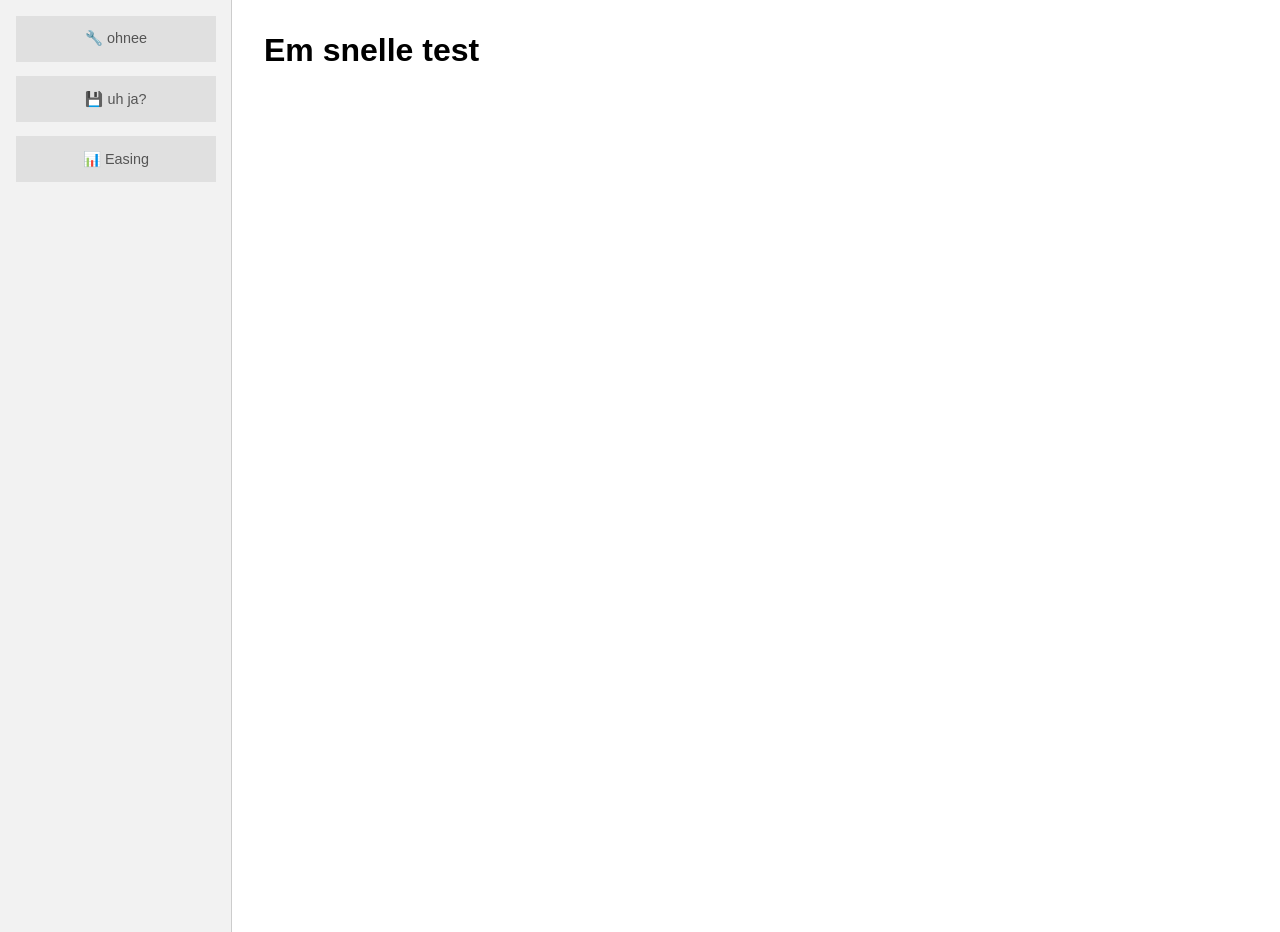
==== index.html @ e511f1c3 "Em snelle test" ====
<!DOCTYPE html>
<html lang="nl">
<head>
  <meta charset="UTF-8">
  <meta name="viewport" content="width=device-width, initial-scale=1.0">
  <title>Configuratieoverzicht Tips</title>
  <style>
    body {
      font-family: sans-serif;
      display: flex;
      margin: 0;
    }
    .sidebar {
      width: 200px;
      background-color: #f2f2f2;
      padding: 1em;
      height: 100vh;
      box-shadow: inset -1px 0 0 #ccc;
    }
    .content {
      flex-grow: 1;
      padding: 2em;
    }
    .ad-box {
      background-color: #e0e0e0;
      padding: 1em;
      margin-bottom: 1em;
      text-align: center;
      font-size: 0.9em;
      color: #555;
    }
    h1, h2 {
      margin-top: 0;
    }
    code {
      background: #eee;
      padding: 2px 4px;
      border-radius: 3px;
    }
  </style>
</head>
<body>
  <div class="sidebar">
    <div class="ad-box">🔧 ohnee</div>
    <div class="ad-box">💾 uh ja?</div>
    <div class="ad-box">📊 Easing</div>
  </div>
  <div class="content">
    <h1>Em snelle test</h1>
  </div>
</body>
</html>
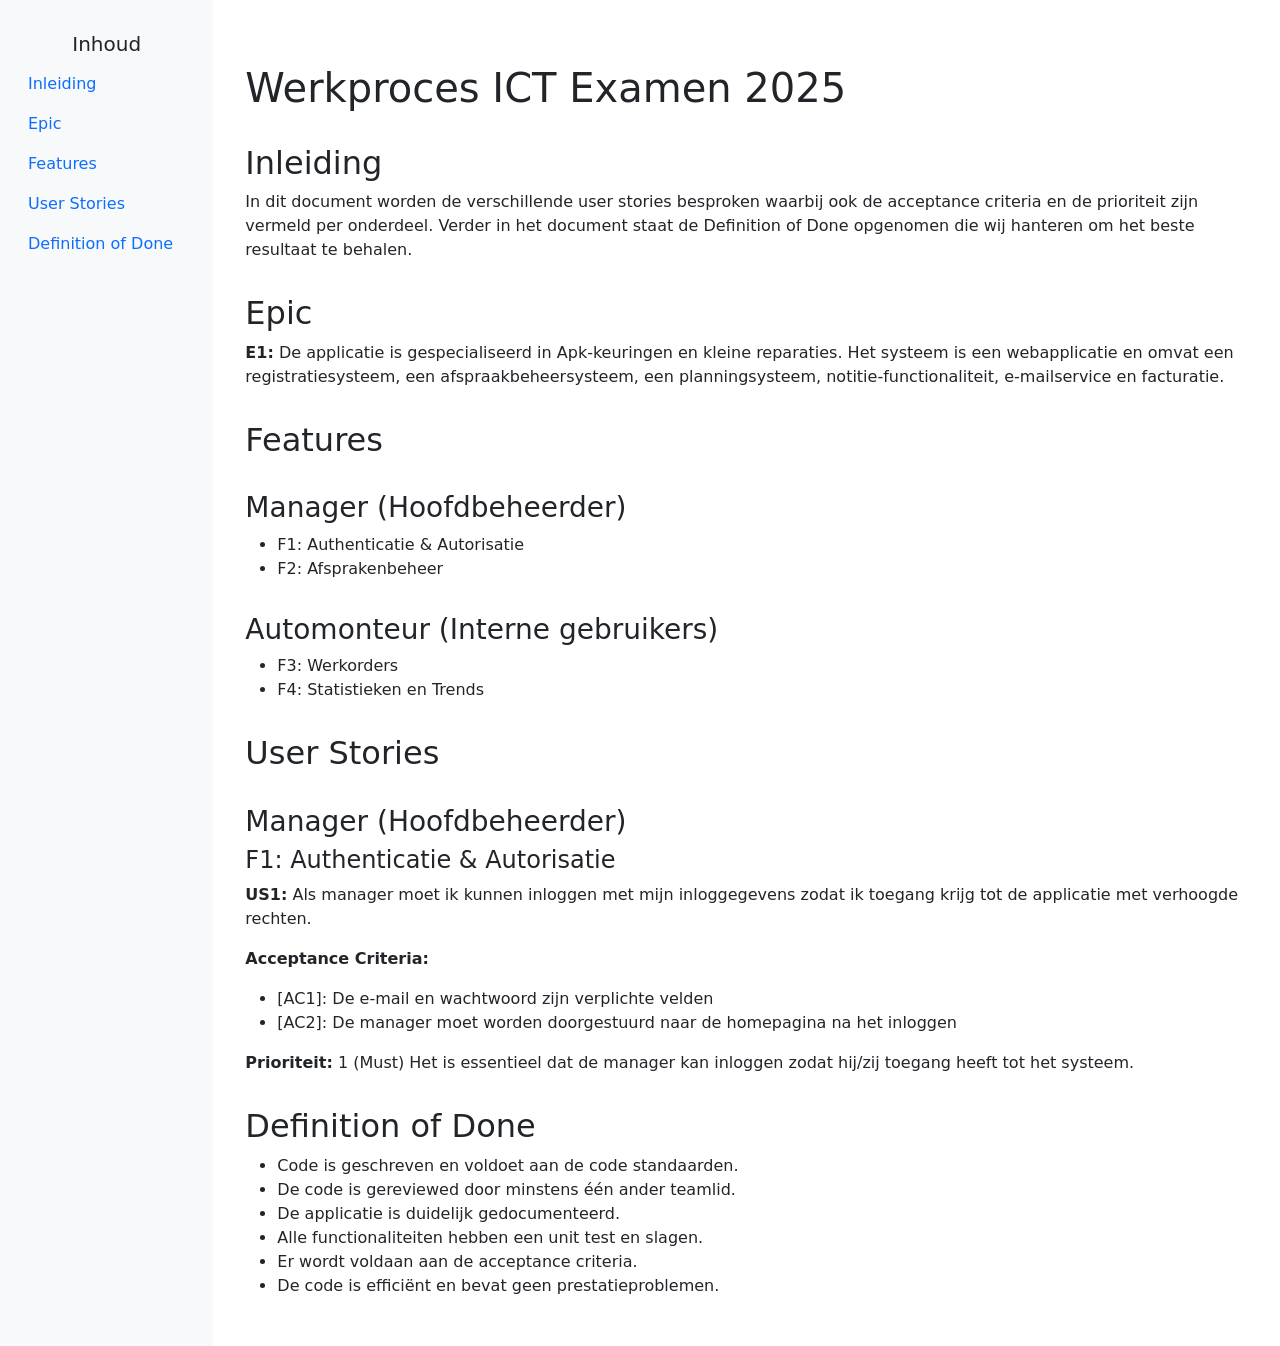
==== commit 1eb0b25d: "Update index.html" ====
--- a/index.html
+++ b/index.html
@@ -1,52 +1,95 @@
 <!DOCTYPE html>
 <html lang="nl">
 <head>
-  <meta charset="UTF-8">
-  <meta name="viewport" content="width=device-width, initial-scale=1.0">
-  <title>Configuratieoverzicht Tips</title>
-  <style>
-    body {
-      font-family: sans-serif;
-      display: flex;
-      margin: 0;
-    }
-    .sidebar {
-      width: 200px;
-      background-color: #f2f2f2;
-      padding: 1em;
-      height: 100vh;
-      box-shadow: inset -1px 0 0 #ccc;
-    }
-    .content {
-      flex-grow: 1;
-      padding: 2em;
-    }
-    .ad-box {
-      background-color: #e0e0e0;
-      padding: 1em;
-      margin-bottom: 1em;
-      text-align: center;
-      font-size: 0.9em;
-      color: #555;
-    }
-    h1, h2 {
-      margin-top: 0;
-    }
-    code {
-      background: #eee;
-      padding: 2px 4px;
-      border-radius: 3px;
-    }
-  </style>
+    <meta charset="UTF-8">
+    <meta name="viewport" content="width=device-width, initial-scale=1.0">
+    <title>Werkproces ICT Examen 2025</title>
+    <link href="https://cdn.jsdelivr.net/npm/bootstrap@5.3.3/dist/css/bootstrap.min.css" rel="stylesheet">
+    <style>
+        body {
+            font-family: system-ui, sans-serif;
+        }
+        .sidebar {
+            min-height: 100vh;
+            background-color: #f8f9fa;
+        }
+        .content {
+            padding: 2rem;
+        }
+        h1, h2, h3 {
+            margin-top: 2rem;
+        }
+    </style>
 </head>
 <body>
-  <div class="sidebar">
-    <div class="ad-box">🔧 ohnee</div>
-    <div class="ad-box">💾 uh ja?</div>
-    <div class="ad-box">📊 Easing</div>
-  </div>
-  <div class="content">
-    <h1>Em snelle test</h1>
-  </div>
+<div class="container-fluid">
+    <div class="row">
+        <nav class="col-md-3 col-lg-2 d-md-block sidebar">
+            <div class="position-sticky pt-3">
+                <h5 class="text-center mt-3">Inhoud</h5>
+                <ul class="nav flex-column">
+                    <li class="nav-item"><a class="nav-link" href="#inleiding">Inleiding</a></li>
+                    <li class="nav-item"><a class="nav-link" href="#epic">Epic</a></li>
+                    <li class="nav-item"><a class="nav-link" href="#features">Features</a></li>
+                    <li class="nav-item"><a class="nav-link" href="#userstories">User Stories</a></li>
+                    <li class="nav-item"><a class="nav-link" href="#definitionofdone">Definition of Done</a></li>
+                </ul>
+            </div>
+        </nav>
+        <main class="col-md-9 ms-sm-auto col-lg-10 content">
+            <h1>Werkproces ICT Examen 2025</h1>
+
+            <section id="inleiding">
+                <h2>Inleiding</h2>
+                <p>In dit document worden de verschillende user stories besproken waarbij ook de acceptance criteria en de prioriteit zijn vermeld per onderdeel. Verder in het document staat de Definition of Done opgenomen die wij hanteren om het beste resultaat te behalen.</p>
+            </section>
+
+            <section id="epic">
+                <h2>Epic</h2>
+                <p><strong>E1:</strong> De applicatie is gespecialiseerd in Apk-keuringen en kleine reparaties. Het systeem is een webapplicatie en omvat een registratiesysteem, een afspraakbeheersysteem, een planningsysteem, notitie-functionaliteit, e-mailservice en facturatie.</p>
+            </section>
+
+            <section id="features">
+                <h2>Features</h2>
+                <h3>Manager (Hoofdbeheerder)</h3>
+                <ul>
+                    <li>F1: Authenticatie & Autorisatie</li>
+                    <li>F2: Afsprakenbeheer</li>
+                </ul>
+
+                <h3>Automonteur (Interne gebruikers)</h3>
+                <ul>
+                    <li>F3: Werkorders</li>
+                    <li>F4: Statistieken en Trends</li>
+                </ul>
+            </section>
+
+            <section id="userstories">
+                <h2>User Stories</h2>
+                <h3>Manager (Hoofdbeheerder)</h3>
+                <h4>F1: Authenticatie & Autorisatie</h4>
+                <p><strong>US1:</strong> Als manager moet ik kunnen inloggen met mijn inloggegevens zodat ik toegang krijg tot de applicatie met verhoogde rechten.</p>
+                <p><strong>Acceptance Criteria:</strong></p>
+                <ul>
+                    <li>[AC1]: De e-mail en wachtwoord zijn verplichte velden</li>
+                    <li>[AC2]: De manager moet worden doorgestuurd naar de homepagina na het inloggen</li>
+                </ul>
+                <p><strong>Prioriteit:</strong> 1 (Must) Het is essentieel dat de manager kan inloggen zodat hij/zij toegang heeft tot het systeem.</p>
+            </section>
+
+            <section id="definitionofdone">
+                <h2>Definition of Done</h2>
+                <ul>
+                    <li>Code is geschreven en voldoet aan de code standaarden.</li>
+                    <li>De code is gereviewed door minstens één ander teamlid.</li>
+                    <li>De applicatie is duidelijk gedocumenteerd.</li>
+                    <li>Alle functionaliteiten hebben een unit test en slagen.</li>
+                    <li>Er wordt voldaan aan de acceptance criteria.</li>
+                    <li>De code is efficiënt en bevat geen prestatieproblemen.</li>
+                </ul>
+            </section>
+        </main>
+    </div>
+</div>
 </body>
 </html>
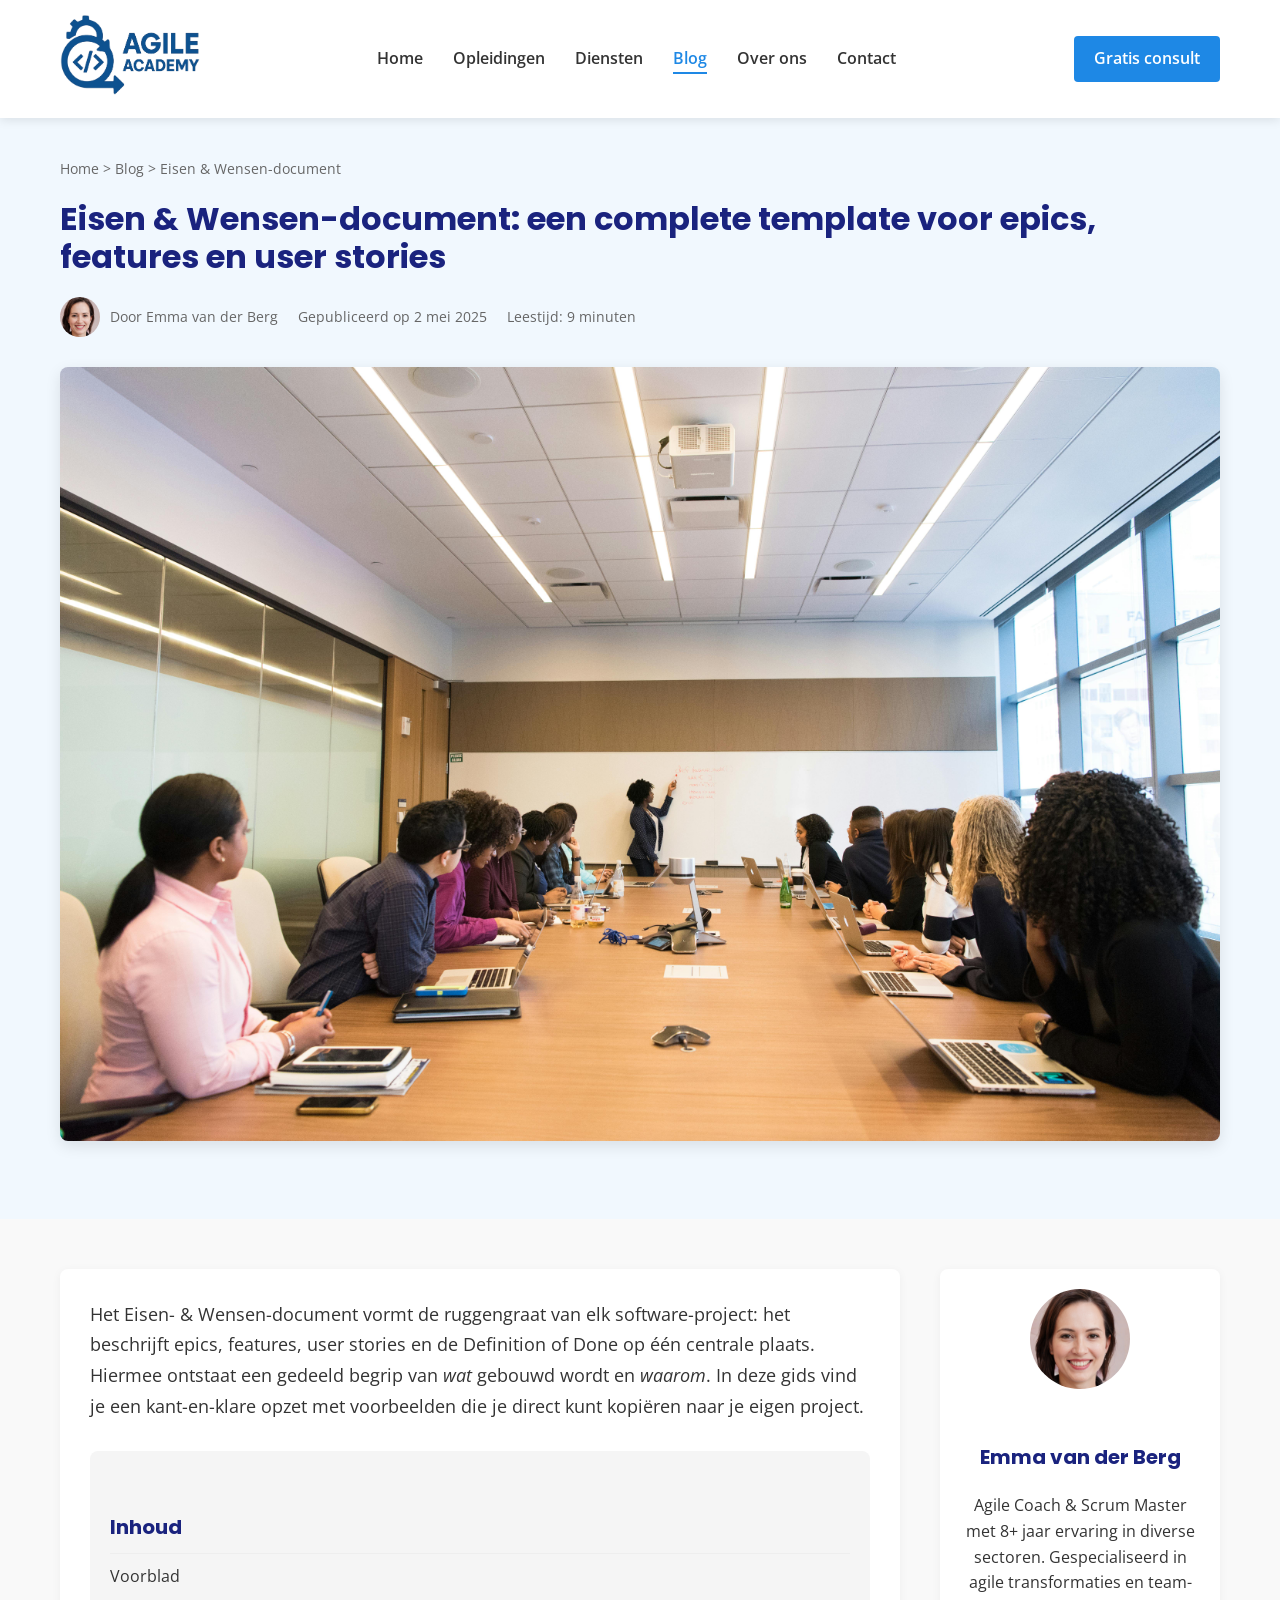
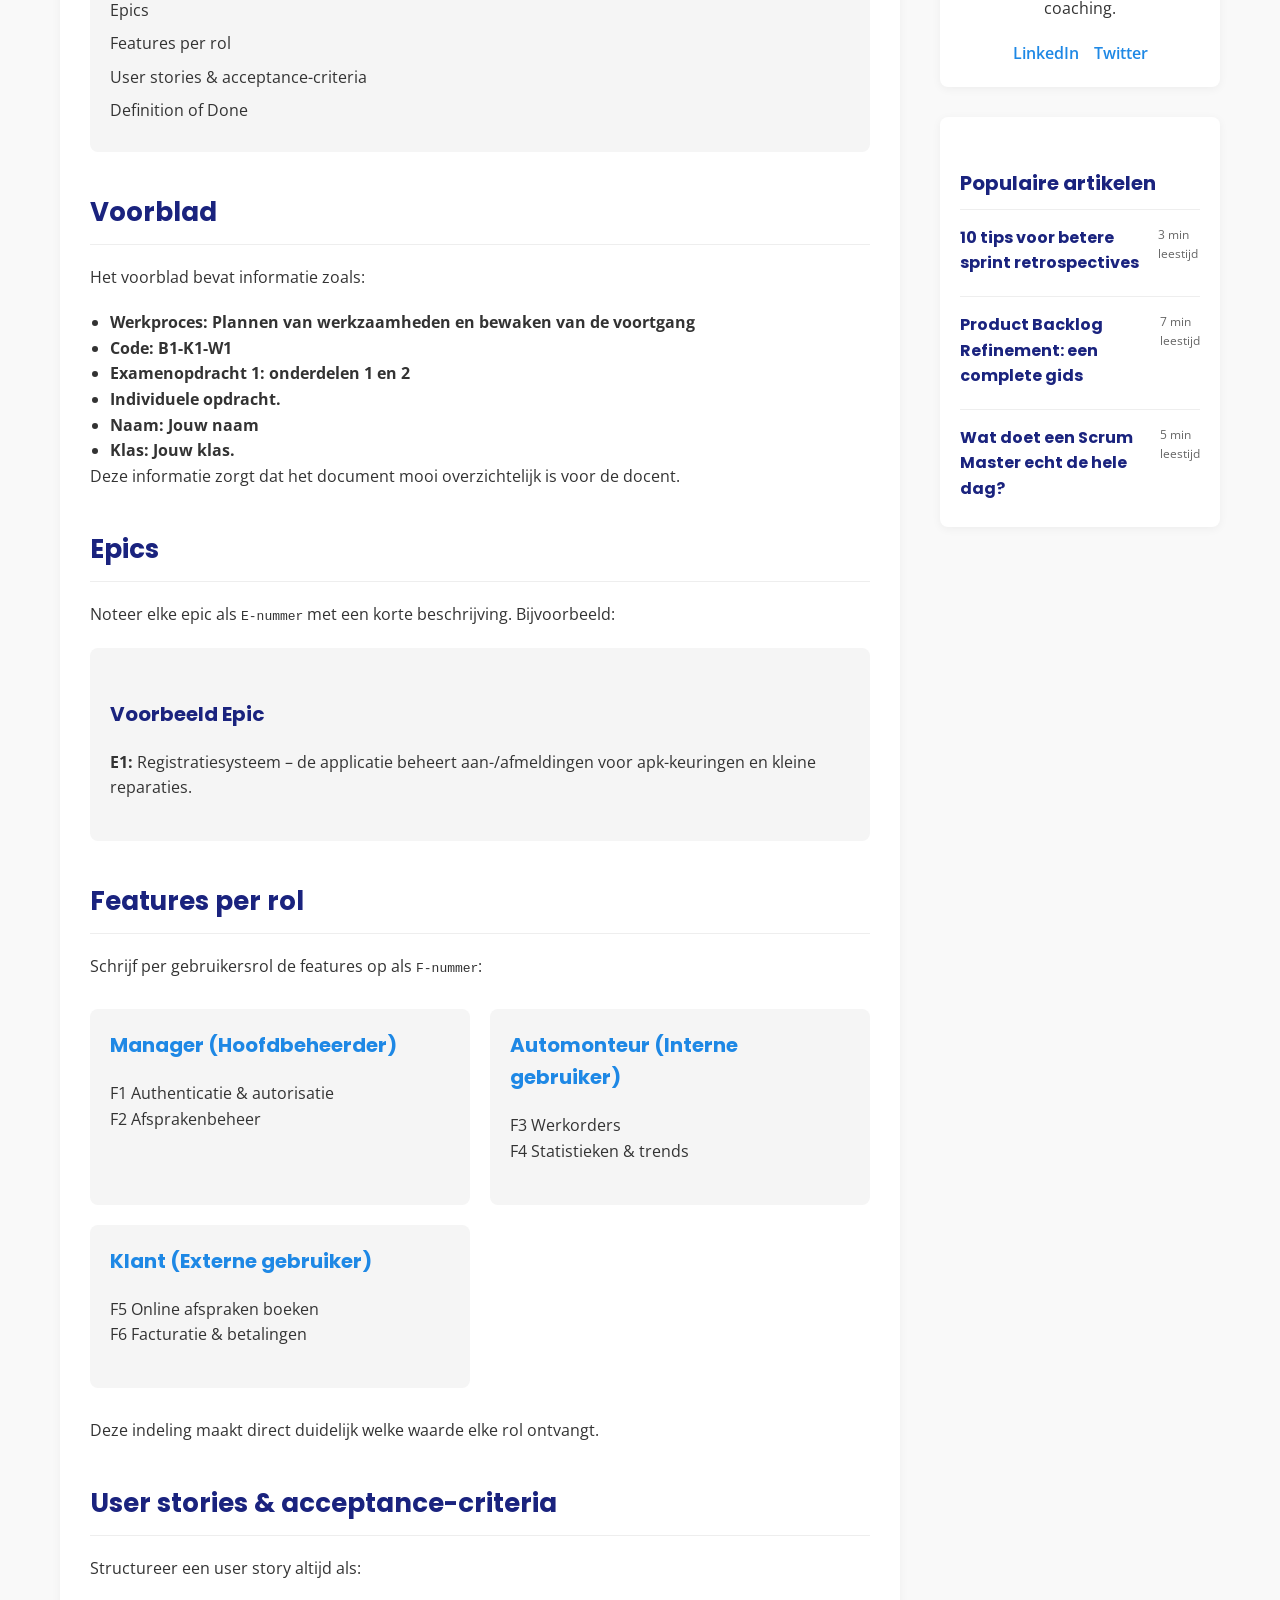
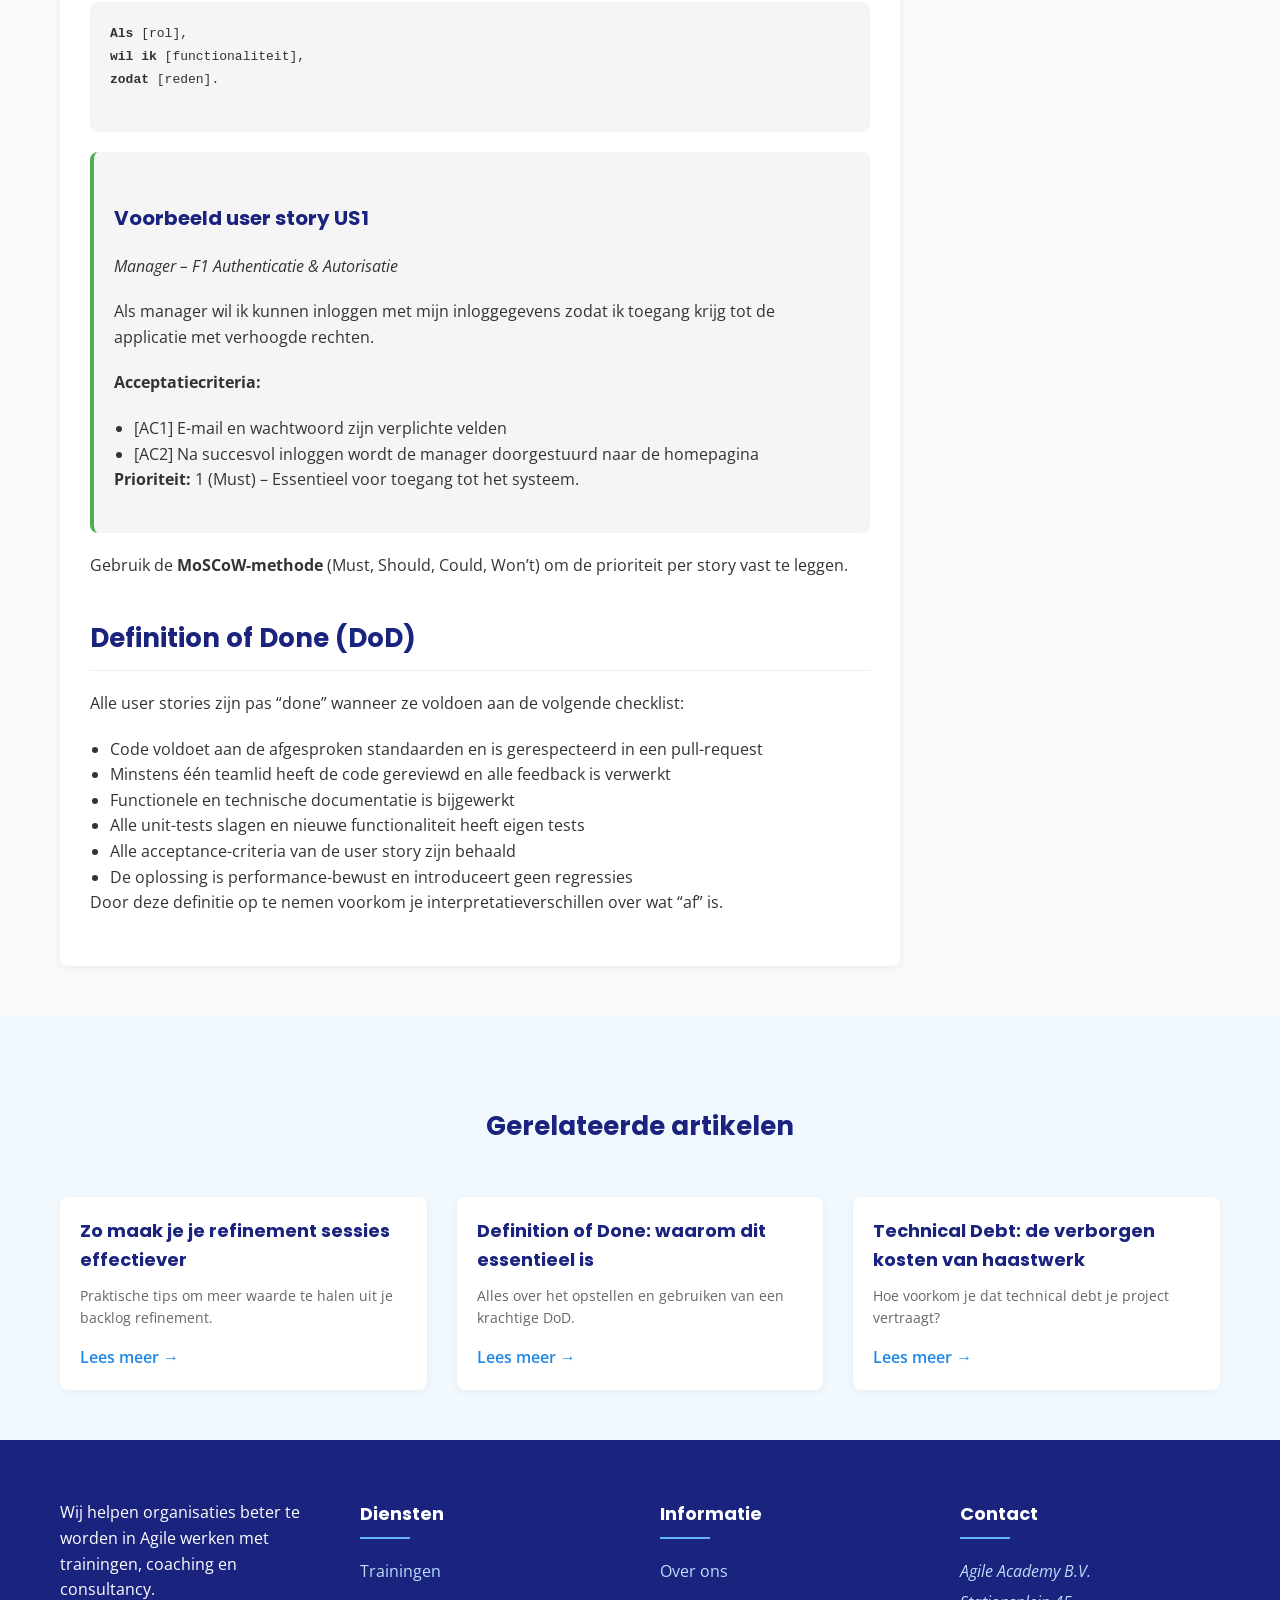
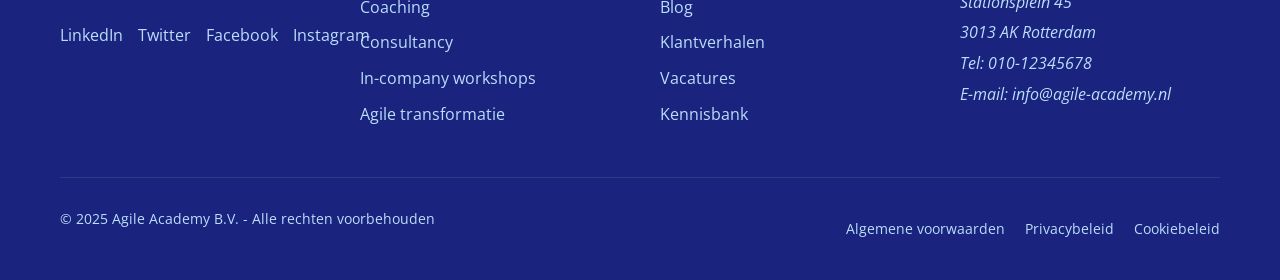
==== commit fef926d6: "Blog site" ====
--- a/index.html
+++ b/index.html
@@ -3,93 +3,331 @@
 <head>
     <meta charset="UTF-8">
     <meta name="viewport" content="width=device-width, initial-scale=1.0">
-    <title>Werkproces ICT Examen 2025</title>
-    <link href="https://cdn.jsdelivr.net/npm/bootstrap@5.3.3/dist/css/bootstrap.min.css" rel="stylesheet">
-    <style>
-        body {
-            font-family: system-ui, sans-serif;
-        }
-        .sidebar {
-            min-height: 100vh;
-            background-color: #f8f9fa;
-        }
-        .content {
-            padding: 2rem;
-        }
-        h1, h2, h3 {
-            margin-top: 2rem;
-        }
-    </style>
+    <title>Agile Academy | Effectieve User Stories Schrijven: Een Complete Gids</title>
+    <meta name="description" content="Leer hoe je effectieve user stories schrijft die duidelijk, bruikbaar en waardevol zijn voor je agile team. Inclusief voorbeelden en templates.">
+    <link rel="stylesheet" href="styles.css">
+    <link rel="preconnect" href="https://fonts.googleapis.com">
+    <link rel="preconnect" href="https://fonts.gstatic.com" crossorigin>
+    <link href="https://fonts.googleapis.com/css2?family=Open+Sans:wght@400;600;700&family=Poppins:wght@500;600;700&display=swap" rel="stylesheet">
 </head>
 <body>
-<div class="container-fluid">
-    <div class="row">
-        <nav class="col-md-3 col-lg-2 d-md-block sidebar">
-            <div class="position-sticky pt-3">
-                <h5 class="text-center mt-3">Inhoud</h5>
-                <ul class="nav flex-column">
-                    <li class="nav-item"><a class="nav-link" href="#inleiding">Inleiding</a></li>
-                    <li class="nav-item"><a class="nav-link" href="#epic">Epic</a></li>
-                    <li class="nav-item"><a class="nav-link" href="#features">Features</a></li>
-                    <li class="nav-item"><a class="nav-link" href="#userstories">User Stories</a></li>
-                    <li class="nav-item"><a class="nav-link" href="#definitionofdone">Definition of Done</a></li>
+    <header>
+        <div class="header-container">
+            <div class="logo">
+                <a href="/">
+                    <img src="./images/logo.png" alt="Agile Academy Logo">
+                </a>
+            </div>
+            <nav>
+                <ul>
+                    <li><a href="#">Home</a></li>
+                    <li><a href="#">Opleidingen</a></li>
+                    <li><a href="#">Diensten</a></li>
+                    <li class="active"><a href="#">Blog</a></li>
+                    <li><a href="#">Over ons</a></li>
+                    <li><a href="#">Contact</a></li>
                 </ul>
-            </div>
-        </nav>
-        <main class="col-md-9 ms-sm-auto col-lg-10 content">
-            <h1>Werkproces ICT Examen 2025</h1>
-
-            <section id="inleiding">
-                <h2>Inleiding</h2>
-                <p>In dit document worden de verschillende user stories besproken waarbij ook de acceptance criteria en de prioriteit zijn vermeld per onderdeel. Verder in het document staat de Definition of Done opgenomen die wij hanteren om het beste resultaat te behalen.</p>
-            </section>
-
-            <section id="epic">
-                <h2>Epic</h2>
-                <p><strong>E1:</strong> De applicatie is gespecialiseerd in Apk-keuringen en kleine reparaties. Het systeem is een webapplicatie en omvat een registratiesysteem, een afspraakbeheersysteem, een planningsysteem, notitie-functionaliteit, e-mailservice en facturatie.</p>
-            </section>
-
-            <section id="features">
-                <h2>Features</h2>
-                <h3>Manager (Hoofdbeheerder)</h3>
-                <ul>
-                    <li>F1: Authenticatie & Autorisatie</li>
-                    <li>F2: Afsprakenbeheer</li>
-                </ul>
-
-                <h3>Automonteur (Interne gebruikers)</h3>
-                <ul>
-                    <li>F3: Werkorders</li>
-                    <li>F4: Statistieken en Trends</li>
-                </ul>
-            </section>
-
-            <section id="userstories">
-                <h2>User Stories</h2>
-                <h3>Manager (Hoofdbeheerder)</h3>
-                <h4>F1: Authenticatie & Autorisatie</h4>
-                <p><strong>US1:</strong> Als manager moet ik kunnen inloggen met mijn inloggegevens zodat ik toegang krijg tot de applicatie met verhoogde rechten.</p>
-                <p><strong>Acceptance Criteria:</strong></p>
-                <ul>
-                    <li>[AC1]: De e-mail en wachtwoord zijn verplichte velden</li>
-                    <li>[AC2]: De manager moet worden doorgestuurd naar de homepagina na het inloggen</li>
-                </ul>
-                <p><strong>Prioriteit:</strong> 1 (Must) Het is essentieel dat de manager kan inloggen zodat hij/zij toegang heeft tot het systeem.</p>
-            </section>
-
-            <section id="definitionofdone">
-                <h2>Definition of Done</h2>
-                <ul>
-                    <li>Code is geschreven en voldoet aan de code standaarden.</li>
-                    <li>De code is gereviewed door minstens één ander teamlid.</li>
-                    <li>De applicatie is duidelijk gedocumenteerd.</li>
-                    <li>Alle functionaliteiten hebben een unit test en slagen.</li>
-                    <li>Er wordt voldaan aan de acceptance criteria.</li>
-                    <li>De code is efficiënt en bevat geen prestatieproblemen.</li>
-                </ul>
-            </section>
-        </main>
+            </nav>
+            <div class="header-cta">
+                <a href="#" class="btn btn-primary">Gratis consult</a>
+            </div>
+            <div class="mobile-menu-toggle">
+                <span></span>
+                <span></span>
+                <span></span>
+            </div>
+        </div>
+    </header>
+
+    <main>
+        <section class="hero-section">
+            <div class="container">
+                <div class="breadcrumbs">
+                    <a href="/">Home</a> > <a href="/blog">Blog</a> > Eisen&nbsp;& Wensen-document
+                </div>
+                <h1>Eisen & Wensen-document: een complete template voor epics, features en user stories</h1>
+                <div class="post-meta">
+                    <div class="author">
+                        <img src="./images/emma.jpeg" alt="Emma van der Berg" class="author-img">
+                        <span>Door Emma van der Berg</span>
+                    </div>
+                    <div class="date">Gepubliceerd op 2 mei 2025</div>
+                    <div class="reading-time">Leestijd: 9 minuten</div>
+                </div>
+                <img src="./images/meeting.jpg" alt="Team vult een Eisen- en Wensen-document tijdens refinement" class="featured-image">
+            </div>
+        </section>
+
+        <!-- ===== CONTENT ===== -->
+        <section class="content-section">
+            <div class="container">
+                <div class="content-wrapper">
+                    <div class="article-content">
+
+                        <!-- INLEIDING -->
+                        <div class="intro">
+                            <p>Het Eisen- & Wensen-document vormt de ruggengraat van elk software-project: het beschrijft 
+                            epics, features, user stories en de Definition of Done op één centrale plaats. Hiermee ontstaat 
+                            een gedeeld begrip van <em>wat</em> gebouwd wordt en <em>waarom</em>. In deze gids vind je een
+                            kant-en-klare opzet met voorbeelden die je direct kunt kopiëren naar je eigen project.</p>
+                        </div>
+
+                        <!-- INHOUDSOPGAVE -->
+                        <div class="table-of-contents">
+                            <h2>Inhoud</h2>
+                            <ul>
+                                <li><a href="#voorblad">Voorblad</a></li>
+                                <li><a href="#epic">Epics</a></li>
+                                <li><a href="#features">Features per rol</a></li>
+                                <li><a href="#userstories">User stories & acceptance-criteria</a></li>
+                                <li><a href="#dod">Definition of Done</a></li>
+                            </ul>
+                        </div>
+
+                        <!-- VOORBLAD -->
+                        <h2 id="voorblad">Voorblad</h2>
+                        <p>Het voorblad bevat informatie zoals:</p>
+                        <ul>
+                            <li><strong>Werkproces: Plannen van werkzaamheden en bewaken van de voortgang</strong></li>
+                            <li><strong>Code: B1-K1-W1</strong></li>
+                            <li><strong>Examenopdracht 1: onderdelen 1 en 2</strong></li>
+                            <li><strong>Individuele opdracht.</strong></li>
+                            <li><strong>Naam: Jouw naam</strong></li>
+                            <li><strong>Klas: Jouw klas.</strong></li>
+                        </ul>
+
+                        <p>Deze informatie zorgt dat het document mooi overzichtelijk is voor de docent.</p>
+
+                        <!-- EPICS -->
+                        <h2 id="epic">Epics</h2>
+                        <p>Noteer elke epic als <code>E&#8209;nummer</code> met een korte beschrijving. Bijvoorbeeld:</p>
+                        <div class="example-box">
+                            <h3>Voorbeeld Epic</h3>
+                            <p><strong>E1:</strong> Registratiesysteem – de applicatie beheert aan-/afmeldingen voor apk-keuringen en kleine reparaties.</p>
+                        </div>
+
+                        <!-- FEATURES -->
+                        <h2 id="features">Features per rol</h2>
+                        <p>Schrijf per gebruikersrol de features op als <code>F&#8209;nummer</code>:</p>
+
+                        <div class="invest-grid">
+                            <div class="invest-item">
+                                <h3>Manager (Hoofdbeheerder)</h3>
+                                <p>F1 Authenticatie &amp; autorisatie<br>
+                                   F2 Afsprakenbeheer</p>
+                            </div>
+                            <div class="invest-item">
+                                <h3>Automonteur (Interne gebruiker)</h3>
+                                <p>F3 Werkorders<br>
+                                   F4 Statistieken &amp; trends</p>
+                            </div>
+                            <div class="invest-item">
+                                <h3>Klant (Externe gebruiker)</h3>
+                                <p>F5 Online afspraken boeken<br>
+                                   F6 Facturatie &amp; betalingen</p>
+                            </div>
+                        </div>
+                        <p>Deze indeling maakt direct duidelijk welke waarde elke rol ontvangt.</p>
+
+                        <!-- USER STORIES -->
+                        <h2 id="userstories">User stories &amp; acceptance-criteria</h2>
+                        <p>Structureer een user story altijd als:</p>
+                        <div class="template-box">
+                            <p><strong>Als</strong> [rol],<br>
+                               <strong>wil ik</strong> [functionaliteit],<br>
+                               <strong>zodat</strong> [reden].</p>
+                        </div>
+
+                        <div class="example-box good">
+                            <h3>Voorbeeld user story US1</h3>
+                            <p><em>Manager – F1 Authenticatie &amp; Autorisatie</em></p>
+                            <p>Als manager wil ik kunnen inloggen met mijn inlog­gegevens zodat ik toegang krijg tot de applicatie met verhoogde rechten.</p>
+
+                            <p><strong>Acceptatiecriteria:</strong></p>
+                            <ul>
+                                <li>[AC1] E-mail en wachtwoord zijn verplichte velden</li>
+                                <li>[AC2] Na succesvol inloggen wordt de manager doorgestuurd naar de homepagina</li>
+                            </ul>
+
+                            <p><strong>Prioriteit:</strong> 1 (Must) – Essentieel voor toegang tot het systeem.</p>
+                        </div>
+
+                        <p>Gebruik de <strong>MoSCoW-methode</strong> (Must, Should, Could, Won’t) om de prioriteit per story
+                        vast te leggen.</p>
+
+                        <!-- DEFINITION OF DONE -->
+                        <h2 id="dod">Definition of Done (DoD)</h2>
+                        <p>Alle user stories zijn pas “done” wanneer ze voldoen aan de volgende checklist:</p>
+                        <ul>
+                            <li>Code voldoet aan de afgesproken standaarden en is gerespecteerd in een pull-request</li>
+                            <li>Minstens één teamlid heeft de code gereviewd en alle feedback is verwerkt</li>
+                            <li>Functionele en technische documentatie is bijgewerkt</li>
+                            <li>Alle unit-tests slagen en nieuwe functionaliteit heeft eigen tests</li>
+                            <li>Alle acceptance-criteria van de user story zijn behaald</li>
+                            <li>De oplossing is performance-bewust en introduceert geen regressies</li>
+                        </ul>
+                        <p>Door deze definitie op te nemen voorkom je interpretatie­verschillen over wat “af” is.</p>
+
+                    </div>
+
+                    <!-- ===== SIDEBAR ONGEWIJZIGD ===== -->
+                    <aside class="sidebar">
+                        <div class="sidebar-box author-box">
+                            <img src="./images/emma.jpeg" alt="Emma van der Berg" class="author-img-large">
+                            <h3>Emma van der Berg</h3>
+                            <p>Agile Coach &amp; Scrum Master met 8+ jaar ervaring in diverse sectoren. Gespecialiseerd in agile transformaties en team-coaching.</p>
+                            <div class="social-links">
+                                <a href="#" class="social-link">LinkedIn</a>
+                                <a href="#" class="social-link">Twitter</a>
+                            </div>
+                        </div>
+
+                        <div class="sidebar-box popular-posts">
+                            <h3>Populaire artikelen</h3>
+                            <ul>
+                                <li><a href="#"><h4>10 tips voor betere sprint retrospectives</h4><span>3 min leestijd</span></a></li>
+                                <li><a href="#"><h4>Product Backlog Refinement: een complete gids</h4><span>7 min leestijd</span></a></li>
+                                <li><a href="#"><h4>Wat doet een Scrum Master echt de hele dag?</h4><span>5 min leestijd</span></a></li>
+                            </ul>
+                        </div>
+                    </aside>
+                </div>
+            </div>
+        </section>
+
+        <!-- ===== GERELATEERDE ARTIKELEN BLIJFT HETZELFDE ===== -->
+        <section class="related-posts">
+            <div class="container">
+                <h2>Gerelateerde artikelen</h2>
+                <div class="post-grid">
+                    <div class="post-card">
+                        <div class="post-content">
+                            <h3>Zo maak je je refinement sessies effectiever</h3>
+                            <p>Praktische tips om meer waarde te halen uit je backlog refinement.</p>
+                            <a href="#" class="read-more">Lees meer →</a>
+                        </div>
+                    </div>
+                    <div class="post-card">
+                        <div class="post-content">
+                            <h3>Definition of Done: waarom dit essentieel is</h3>
+                            <p>Alles over het opstellen en gebruiken van een krachtige DoD.</p>
+                            <a href="#" class="read-more">Lees meer →</a>
+                        </div>
+                    </div>
+                    <div class="post-card">
+                        <div class="post-content">
+                            <h3>Technical Debt: de verborgen kosten van haastwerk</h3>
+                            <p>Hoe voorkom je dat technical debt je project vertraagt?</p>
+                            <a href="#" class="read-more">Lees meer →</a>
+                        </div>
+                    </div>
+                </div>
+            </div>
+        </section>
+    </main>
+
+    <footer>
+        <div class="container">
+            <div class="footer-grid">
+                <div class="footer-col">
+                    <p>Wij helpen organisaties beter te worden in Agile werken met trainingen, coaching en consultancy.</p>
+                    <div class="social-icons">
+                        <a href="#" class="social-icon">LinkedIn</a>
+                        <a href="#" class="social-icon">Twitter</a>
+                        <a href="#" class="social-icon">Facebook</a>
+                        <a href="#" class="social-icon">Instagram</a>
+                    </div>
+                </div>
+                <div class="footer-col">
+                    <h4>Diensten</h4>
+                    <ul>
+                        <li><a href="#">Trainingen</a></li>
+                        <li><a href="#">Coaching</a></li>
+                        <li><a href="#">Consultancy</a></li>
+                        <li><a href="#">In-company workshops</a></li>
+                        <li><a href="#">Agile transformatie</a></li>
+                    </ul>
+                </div>
+                <div class="footer-col">
+                    <h4>Informatie</h4>
+                    <ul>
+                        <li><a href="#">Over ons</a></li>
+                        <li><a href="#">Blog</a></li>
+                        <li><a href="#">Klantverhalen</a></li>
+                        <li><a href="#">Vacatures</a></li>
+                        <li><a href="#">Kennisbank</a></li>
+                    </ul>
+                </div>
+                <div class="footer-col">
+                    <h4>Contact</h4>
+                    <address>
+                        <p>Agile Academy B.V.</p>
+                        <p>Stationsplein 45</p>
+                        <p>3013 AK Rotterdam</p>
+                        <p>Tel: 010-12345678</p>
+                        <p>E-mail: info@agile-academy.nl</p>
+                    </address>
+                </div>
+            </div>
+            <div class="footer-bottom">
+                <div class="copyright">
+                    <p>© 2025 Agile Academy B.V. - Alle rechten voorbehouden</p>
+                </div>
+                <div class="legal-links">
+                    <a href="#">Algemene voorwaarden</a>
+                    <a href="#">Privacybeleid</a>
+                    <a href="#">Cookiebeleid</a>
+                </div>
+            </div>
+        </div>
+    </footer>
+
+    <div class="newsletter-popup">
+        <div class="popup-content">
+            <button class="close-popup">×</button>
+            <h3>Blijf op de hoogte!</h3>
+            <p>Schrijf je in voor onze nieuwsbrief en ontvang maandelijks de beste Agile-tips en gratis resources.</p>
+            <form class="newsletter-form">
+                <input type="email" placeholder="Je e-mailadres" required>
+                <button type="submit" class="btn btn-primary">Inschrijven</button>
+            </form>
+            <p class="small">We respecteren je privacy. Je kunt je altijd uitschrijven.</p>
+        </div>
     </div>
-</div>
+
+    <script>
+        // Basic JavaScript for demonstration purposes
+        document.addEventListener('DOMContentLoaded', function() {
+            // Mobile menu toggle
+            const mobileMenuToggle = document.querySelector('.mobile-menu-toggle');
+            const nav = document.querySelector('nav');
+            
+            if (mobileMenuToggle && nav) {
+                mobileMenuToggle.addEventListener('click', function() {
+                    nav.classList.toggle('active');
+                    mobileMenuToggle.classList.toggle('active');
+                });
+            }
+
+            // Show newsletter popup after 30 seconds
+            setTimeout(function() {
+                const newsletterPopup = document.querySelector('.newsletter-popup');
+                if (newsletterPopup) {
+                    newsletterPopup.classList.add('active');
+                }
+            }, 30000);
+
+            // Close newsletter popup
+            const closePopup = document.querySelector('.close-popup');
+            if (closePopup) {
+                closePopup.addEventListener('click', function() {
+                    const newsletterPopup = document.querySelector('.newsletter-popup');
+                    if (newsletterPopup) {
+                        newsletterPopup.classList.remove('active');
+                    }
+                });
+            }
+        });
+    </script>
 </body>
-</html>
+</html>
--- a/styles.css
+++ b/styles.css
@@ -0,0 +1,819 @@
+/* Reset en basis stijlen */
+* {
+    margin: 0;
+    padding: 0;
+    box-sizing: border-box;
+}
+
+body {
+    font-family: 'Open Sans', Arial, sans-serif;
+    line-height: 1.6;
+    color: #333;
+    background-color: #f9f9f9;
+}
+
+.container {
+    max-width: 1200px;
+    margin: 0 auto;
+    padding: 0 20px;
+}
+
+img {
+    max-width: 100%;
+    height: auto;
+}
+
+a {
+    color: #1e88e5;
+    text-decoration: none;
+    transition: color 0.3s ease;
+}
+
+a:hover {
+    color: #0d47a1;
+}
+
+ul, ol {
+    padding-left: 20px;
+}
+
+h1, h2, h3, h4, h5, h6 {
+    font-family: 'Poppins', sans-serif;
+    margin-bottom: 20px;
+    color: #1a237e;
+}
+
+p {
+    margin-bottom: 20px;
+}
+
+/* Knoppen */
+.btn {
+    display: inline-block;
+    padding: 10px 20px;
+    border-radius: 4px;
+    font-weight: 600;
+    text-align: center;
+    cursor: pointer;
+    transition: all 0.3s ease;
+    border: none;
+}
+
+.btn-primary {
+    background-color: #1e88e5;
+    color: white;
+}
+
+.btn-primary:hover {
+    background-color: #0d47a1;
+    color: white;
+}
+
+.btn-secondary {
+    background-color: #f5f5f5;
+    color: #333;
+    border: 1px solid #ddd;
+}
+
+.btn-secondary:hover {
+    background-color: #e0e0e0;
+}
+
+/* Header */
+header {
+    background-color: white;
+    box-shadow: 0 2px 10px rgba(0, 0, 0, 0.1);
+    position: sticky;
+    top: 0;
+    z-index: 100;
+}
+
+.header-container {
+    display: flex;
+    justify-content: space-between;
+    align-items: center;
+    padding: 15px 20px;
+    max-width: 1200px;
+    margin: 0 auto;
+}
+
+.logo img {
+    height: 80px;
+}
+
+nav ul {
+    display: flex;
+    list-style: none;
+    padding: 0;
+}
+
+nav ul li {
+    margin: 0 15px;
+}
+
+nav ul li a {
+    color: #333;
+    font-weight: 600;
+    text-decoration: none;
+    padding: 5px 0;
+    position: relative;
+}
+
+nav ul li a:after {
+    content: "";
+    position: absolute;
+    width: 0;
+    height: 2px;
+    bottom: 0;
+    left: 0;
+    background-color: #1e88e5;
+    transition: width 0.3s ease;
+}
+
+nav ul li a:hover:after,
+nav ul li.active a:after {
+    width: 100%;
+}
+
+nav ul li.active a {
+    color: #1e88e5;
+}
+
+.mobile-menu-toggle {
+    display: none;
+    flex-direction: column;
+    cursor: pointer;
+}
+
+.mobile-menu-toggle span {
+    display: block;
+    width: 25px;
+    height: 3px;
+    background-color: #333;
+    margin: 3px 0;
+    transition: all 0.3s ease;
+}
+
+/* Hero sectie */
+.hero-section {
+    background-color: #f1f8fe;
+    padding: 40px 0;
+}
+
+.breadcrumbs {
+    margin-bottom: 20px;
+    color: #666;
+    font-size: 14px;
+}
+
+.breadcrumbs a {
+    color: #666;
+}
+
+.breadcrumbs a:hover {
+    color: #1e88e5;
+}
+
+h1 {
+    font-size: 32px;
+    line-height: 1.2;
+    margin-bottom: 20px;
+}
+
+.post-meta {
+    display: flex;
+    align-items: center;
+    margin-bottom: 30px;
+    flex-wrap: wrap;
+    gap: 20px;
+    font-size: 14px;
+    color: #666;
+}
+
+.author {
+    display: flex;
+    align-items: center;
+}
+
+.author-img {
+    width: 40px;
+    height: 40px;
+    border-radius: 50%;
+    margin-right: 10px;
+}
+
+.featured-image {
+    border-radius: 8px;
+    margin-bottom: 30px;
+    box-shadow: 0 5px 15px rgba(0, 0, 0, 0.1);
+}
+
+/* Content sectie */
+.content-section {
+    padding: 50px 0;
+}
+
+.content-wrapper {
+    display: grid;
+    grid-template-columns: 3fr 1fr;
+    gap: 40px;
+}
+
+.article-content {
+    background-color: white;
+    padding: 30px;
+    border-radius: 8px;
+    box-shadow: 0 2px 10px rgba(0, 0, 0, 0.05);
+}
+
+.intro {
+    font-size: 18px;
+    line-height: 1.7;
+    margin-bottom: 30px;
+}
+
+.table-of-contents {
+    background-color: #f5f5f5;
+    padding: 20px;
+    border-radius: 8px;
+    margin-bottom: 30px;
+}
+
+.table-of-contents h2 {
+    margin-bottom: 10px;
+    font-size: 20px;
+}
+
+.table-of-contents ul {
+    list-style-type: none;
+    padding-left: 0;
+}
+
+.table-of-contents ul li {
+    margin-bottom: 8px;
+}
+
+.table-of-contents ul li a {
+    color: #333;
+    text-decoration: none;
+}
+
+.table-of-contents ul li a:hover {
+    color: #1e88e5;
+}
+
+h2 {
+    font-size: 26px;
+    margin-top: 40px;
+    padding-bottom: 10px;
+    border-bottom: 1px solid #eee;
+}
+
+h3 {
+    font-size: 20px;
+    margin-top: 30px;
+}
+
+.highlight-box {
+    background-color: #e3f2fd;
+    padding: 20px;
+    border-radius: 8px;
+    margin: 30px 0;
+}
+
+.template-box {
+    background-color: #f5f5f5;
+    padding: 20px;
+    border-radius: 8px;
+    margin: 20px 0;
+    font-family: monospace;
+    line-height: 1.8;
+}
+
+.invest-grid {
+    display: grid;
+    grid-template-columns: repeat(auto-fill, minmax(250px, 1fr));
+    gap: 20px;
+    margin: 30px 0;
+}
+
+.invest-item {
+    background-color: #f5f5f5;
+    padding: 20px;
+    border-radius: 8px;
+}
+
+.invest-item h3 {
+    margin-top: 0;
+    color: #1e88e5;
+}
+
+.example-box {
+    background-color: #f5f5f5;
+    padding: 20px;
+    border-radius: 8px;
+    margin: 20px 0;
+    position: relative;
+}
+
+.example-box.good {
+    border-left: 4px solid #4caf50;
+}
+
+.example-box.bad {
+    border-left: 4px solid #f44336;
+}
+
+.example-comment {
+    font-style: italic;
+    margin-top: 15px;
+    padding-top: 15px;
+    border-top: 1px dashed #ddd;
+}
+
+.examples-list {
+    margin: 30px 0;
+}
+
+.example {
+    padding: 15px;
+    background-color: #f9f9f9;
+    border-radius: 8px;
+    margin-bottom: 15px;
+}
+
+.mistakes-list {
+    display: grid;
+    grid-template-columns: repeat(auto-fill, minmax(300px, 1fr));
+    gap: 20px;
+    margin: 30px 0;
+}
+
+.mistake {
+    background-color: #fff4e5;
+    padding: 20px;
+    border-radius: 8px;
+}
+
+.mistake h3 {
+    color: #e65100;
+    margin-top: 0;
+}
+
+.cta-box {
+    background-color: #1a237e;
+    color: white;
+    padding: 30px;
+    border-radius: 8px;
+    margin: 40px 0 20px;
+    text-align: center;
+}
+
+.cta-box h3 {
+    color: white;
+    margin-top: 0;
+}
+
+.cta-buttons {
+    display: flex;
+    justify-content: center;
+    gap: 20px;
+    margin-top: 20px;
+    flex-wrap: wrap;
+}
+
+/* Sidebar */
+.sidebar {
+    display: flex;
+    flex-direction: column;
+    gap: 30px;
+}
+
+.sidebar-box {
+    background-color: white;
+    padding: 20px;
+    border-radius: 8px;
+    box-shadow: 0 2px 10px rgba(0, 0, 0, 0.05);
+}
+
+.author-box {
+    text-align: center;
+}
+
+.author-img-large {
+    width: 100px;
+    height: 100px;
+    border-radius: 50%;
+    margin-bottom: 15px;
+}
+
+.social-links {
+    display: flex;
+    justify-content: center;
+    gap: 15px;
+    margin-top: 15px;
+}
+
+.social-link {
+    color: #1e88e5;
+    font-weight: 600;
+}
+
+.popular-posts h3, 
+.download-box h3, 
+.training-box h3 {
+    margin-bottom: 15px;
+    padding-bottom: 10px;
+    border-bottom: 1px solid #eee;
+}
+
+.popular-posts ul {
+    list-style-type: none;
+    padding: 0;
+}
+
+.popular-posts ul li {
+    margin-bottom: 15px;
+    padding-bottom: 15px;
+    border-bottom: 1px solid #eee;
+}
+
+.popular-posts ul li:last-child {
+    margin-bottom: 0;
+    padding-bottom: 0;
+    border-bottom: none;
+}
+
+.popular-posts li a {
+    display: flex;
+    gap: 10px;
+    text-decoration: none;
+    color: #333;
+}
+
+.popular-posts li a:hover h4 {
+    color: #1e88e5;
+}
+
+.popular-posts li img {
+    width: 80px;
+    height: 60px;
+    object-fit: cover;
+    border-radius: 4px;
+}
+
+.popular-posts li h4 {
+    margin: 0 0 5px;
+    font-size: 16px;
+    transition: color 0.3s ease;
+}
+
+.popular-posts li span {
+    font-size: 12px;
+    color: #666;
+}
+
+.download-box {
+    text-align: center;
+}
+
+.download-box img {
+    border-radius: 4px;
+    margin: 10px 0 15px;
+}
+
+.training-box ul {
+    list-style-type: none;
+    padding: 0;
+}
+
+.training-box ul li {
+    margin-bottom: 10px;
+    padding-bottom: 10px;
+    border-bottom: 1px solid #eee;
+}
+
+.training-box ul li:last-child {
+    margin-bottom: 0;
+    padding-bottom: 0;
+    border-bottom: none;
+}
+
+.training-box ul li a {
+    color: #333;
+    text-decoration: none;
+    transition: color 0.3s ease;
+}
+
+.training-box ul li a:hover {
+    color: #1e88e5;
+}
+
+/* Gerelateerde artikelen */
+.related-posts {
+    background-color: #f1f8fe;
+    padding: 50px 0;
+}
+
+.related-posts h2 {
+    text-align: center;
+    border-bottom: none;
+    margin-bottom: 40px;
+}
+
+.post-grid {
+    display: grid;
+    grid-template-columns: repeat(auto-fill, minmax(300px, 1fr));
+    gap: 30px;
+}
+
+.post-card {
+    background-color: white;
+    border-radius: 8px;
+    overflow: hidden;
+    box-shadow: 0 2px 10px rgba(0, 0, 0, 0.05);
+    transition: transform 0.3s ease, box-shadow 0.3s ease;
+}
+
+.post-card:hover {
+    transform: translateY(-5px);
+    box-shadow: 0 5px 15px rgba(0, 0, 0, 0.1);
+}
+
+.post-image {
+    width: 100%;
+    height: 180px;
+    object-fit: cover;
+}
+
+.post-content {
+    padding: 20px;
+}
+
+.post-content h3 {
+    margin-top: 0;
+    font-size: 18px;
+    margin-bottom: 10px;
+}
+
+.post-content p {
+    margin-bottom: 15px;
+    color: #666;
+    font-size: 14px;
+}
+
+.read-more {
+    font-weight: 600;
+    color: #1e88e5;
+}
+
+/* Footer */
+footer {
+    background-color: #1a237e;
+    color: white;
+    padding: 60px 0 30px;
+}
+
+.footer-grid {
+    display: grid;
+    grid-template-columns: repeat(auto-fill, minmax(250px, 1fr));
+    gap: 40px;
+    margin-bottom: 40px;
+}
+
+.footer-logo {
+    margin-bottom: 15px;
+}
+
+.footer-col h4 {
+    color: white;
+    margin-bottom: 20px;
+    font-size: 18px;
+    position: relative;
+    padding-bottom: 10px;
+}
+
+.footer-col h4:after {
+    content: "";
+    position: absolute;
+    bottom: 0;
+    left: 0;
+    width: 50px;
+    height: 2px;
+    background-color: #64b5f6;
+}
+
+.footer-col ul {
+    list-style-type: none;
+    padding: 0;
+}
+
+.footer-col ul li {
+    margin-bottom: 10px;
+}
+
+.footer-col ul li a {
+    color: #bbdefb;
+    text-decoration: none;
+    transition: color 0.3s ease;
+}
+
+.footer-col ul li a:hover {
+    color: white;
+}
+
+.social-icons {
+    display: flex;
+    gap: 15px;
+    margin-top: 20px;
+}
+
+.social-icon {
+    color: #bbdefb;
+    text-decoration: none;
+}
+
+.social-icon:hover {
+    color: white;
+}
+
+address p {
+    margin-bottom: 5px;
+    color: #bbdefb;
+}
+
+.footer-bottom {
+    display: flex;
+    justify-content: space-between;
+    align-items: center;
+    padding-top: 30px;
+    border-top: 1px solid rgba(255, 255, 255, 0.1);
+    flex-wrap: wrap;
+    gap: 20px;
+}
+
+.copyright {
+    font-size: 14px;
+    color: #bbdefb;
+}
+
+.legal-links {
+    display: flex;
+    gap: 20px;
+}
+
+.legal-links a {
+    color: #bbdefb;
+    font-size: 14px;
+    text-decoration: none;
+}
+
+.legal-links a:hover {
+    color: white;
+}
+
+/* Nieuwsbrief popup */
+.newsletter-popup {
+    position: fixed;
+    top: 0;
+    left: 0;
+    width: 100%;
+    height: 100%;
+    background-color: rgba(0, 0, 0, 0.7);
+    display: flex;
+    justify-content: center;
+    align-items: center;
+    z-index: 1000;
+    opacity: 0;
+    visibility: hidden;
+    transition: all 0.3s ease;
+}
+
+.newsletter-popup.active {
+    opacity: 1;
+    visibility: visible;
+}
+
+.popup-content {
+    background-color: white;
+    padding: 30px;
+    border-radius: 8px;
+    max-width: 400px;
+    position: relative;
+    text-align: center;
+}
+
+.close-popup {
+    position: absolute;
+    top: 10px;
+    right: 15px;
+    font-size: 24px;
+    border: none;
+    background: transparent;
+    cursor: pointer;
+    color: #666;
+}
+
+.newsletter-form {
+    display: flex;
+    margin: 20px 0;
+    flex-direction: column;
+    gap: 15px;
+}
+
+.newsletter-form input {
+    padding: 10px;
+    border: 1px solid #ddd;
+    border-radius: 4px;
+}
+
+.small {
+    font-size: 12px;
+    color: #666;
+}
+
+/* Responsieve stijlen */
+@media (max-width: 992px) {
+    .content-wrapper {
+        grid-template-columns: 1fr;
+    }
+    
+    .sidebar {
+        display: grid;
+        grid-template-columns: repeat(auto-fill, minmax(250px, 1fr));
+    }
+}
+
+@media (max-width: 768px) {
+    .header-container {
+        flex-wrap: wrap;
+    }
+    
+    nav {
+        display: none;
+        width: 100%;
+        order: 3;
+        margin-top: 15px;
+    }
+    
+    nav.active {
+        display: block;
+    }
+    
+    nav ul {
+        flex-direction: column;
+    }
+    
+    nav ul li {
+        margin: 10px 0;
+    }
+    
+    .mobile-menu-toggle {
+        display: flex;
+    }
+    
+    .mobile-menu-toggle.active span:nth-child(1) {
+        transform: rotate(45deg) translate(5px, 5px);
+    }
+    
+    .mobile-menu-toggle.active span:nth-child(2) {
+        opacity: 0;
+    }
+    
+    .mobile-menu-toggle.active span:nth-child(3) {
+        transform: rotate(-45deg) translate(5px, -5px);
+    }
+    
+    h1 {
+        font-size: 26px;
+    }
+    
+    .post-meta {
+        flex-direction: column;
+        align-items: flex-start;
+        gap: 10px;
+    }
+    
+    .footer-bottom {
+        flex-direction: column;
+        text-align: center;
+    }
+    
+    .legal-links {
+        justify-content: center;
+    }
+}
+
+@media (max-width: 576px) {
+    .sidebar {
+        grid-template-columns: 1fr;
+    }
+    
+    .post-grid {
+        grid-template-columns: 1fr;
+    }
+    
+    .invest-grid, .mistakes-list {
+        grid-template-columns: 1fr;
+    }
+}
